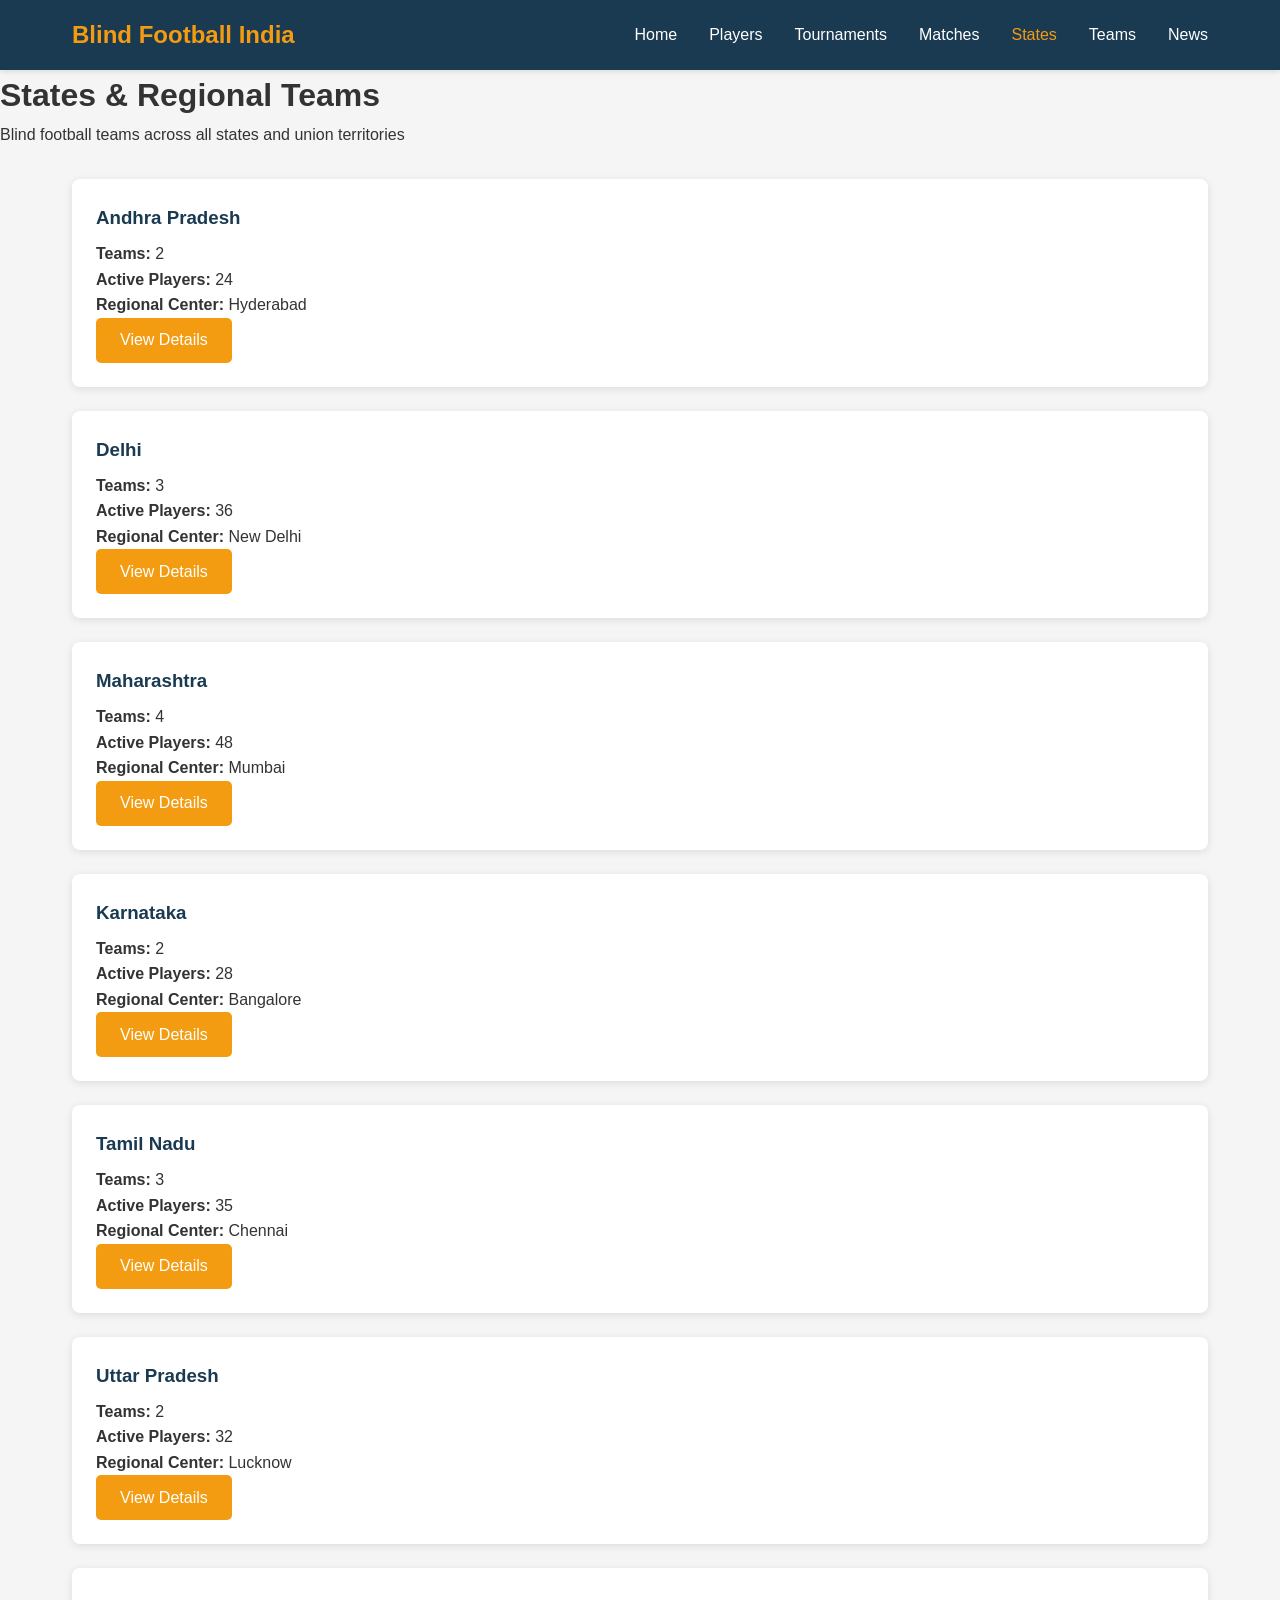
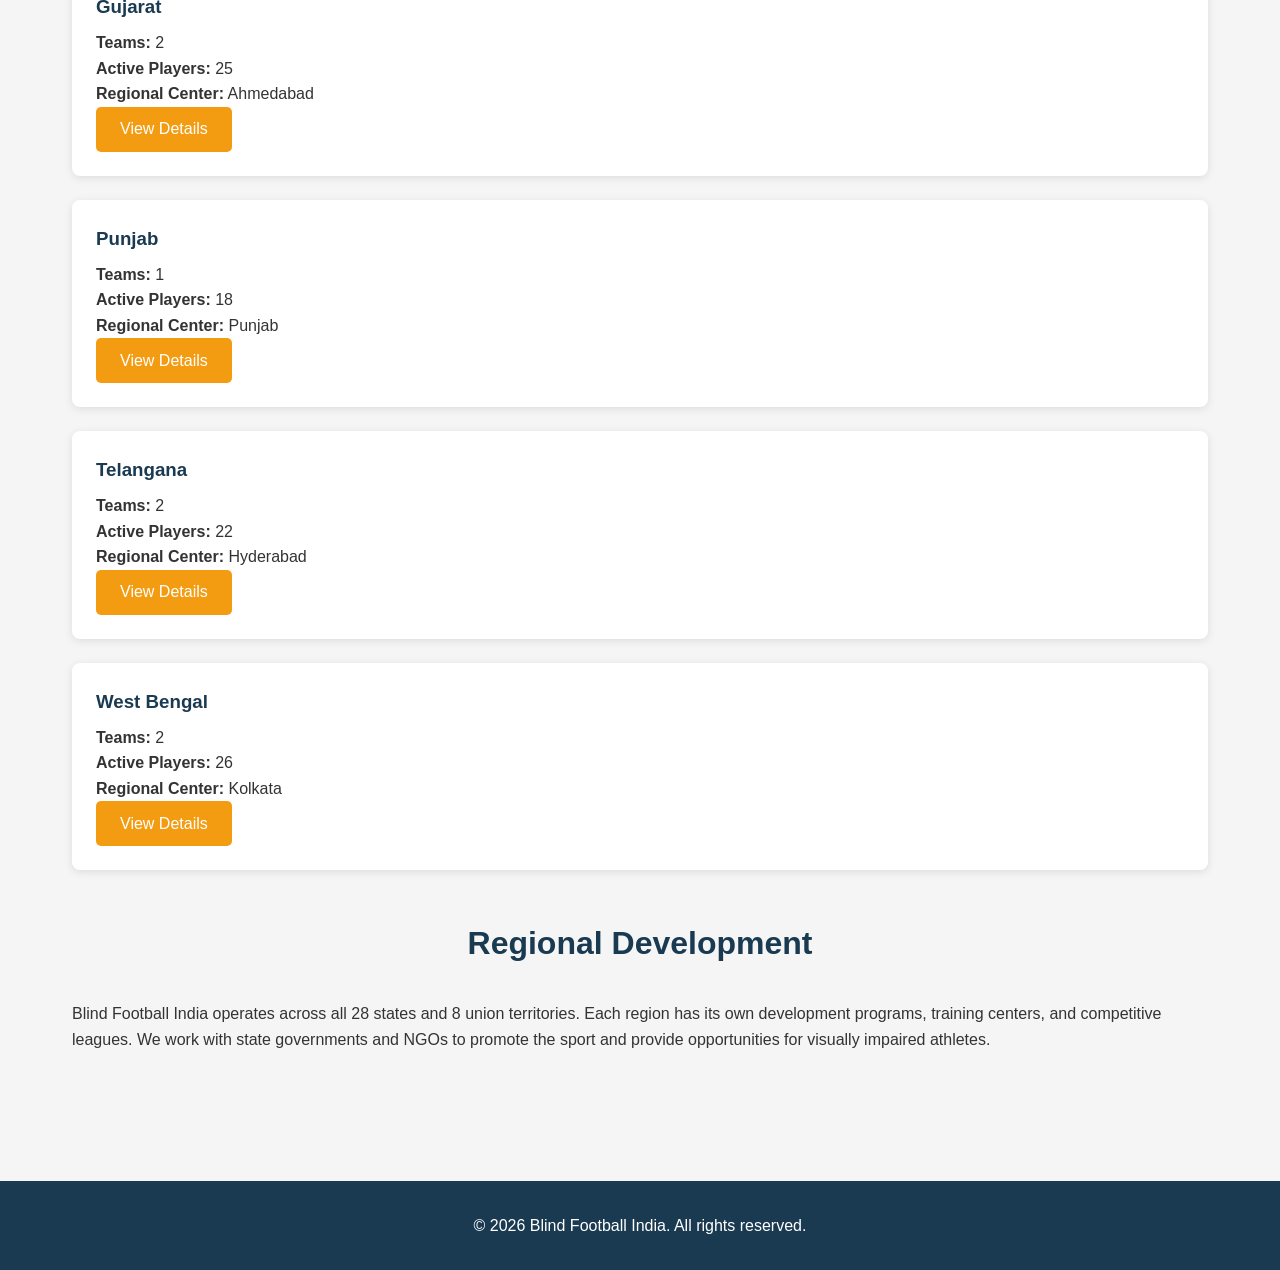
==== pages/states.html @ 7b2b67d9 "Add States page (pages/states.html)" ====
<!DOCTYPE html>
<html lang="en">
<head>
    <meta charset="UTF-8">
    <meta name="viewport" content="width=device-width, initial-scale=1.0">
    <title>States - Blind Football India</title>
    <link rel="stylesheet" href="../styles.css">
</head>
<body>
    <nav class="navbar">
        <div class="nav-container">
            <div class="logo">Blind Football India</div>
            <ul class="nav-menu">
                <li><a href="../index.html">Home</a></li>
                <li><a href="players.html">Players</a></li>
                <li><a href="tournaments.html">Tournaments</a></li>
                <li><a href="matches.html">Matches</a></li>
                <li><a href="states.html" class="active">States</a></li>
                <li><a href="teams.html">Teams</a></li>
                <li><a href="news.html">News</a></li>
            </ul>
        </div>
    </nav>

    <header class="page-header">
        <h1>States & Regional Teams</h1>
        <p>Blind football teams across all states and union territories</p>
    </header>

    <main>
        <section class="states-grid">
            <div class="state-card">
                <h3>Andhra Pradesh</h3>
                <p><strong>Teams:</strong> 2</p>
                <p><strong>Active Players:</strong> 24</p>
                <p><strong>Regional Center:</strong> Hyderabad</p>
                <a href="#" class="btn">View Details</a>
            </div>
            <div class="state-card">
                <h3>Delhi</h3>
                <p><strong>Teams:</strong> 3</p>
                <p><strong>Active Players:</strong> 36</p>
                <p><strong>Regional Center:</strong> New Delhi</p>
                <a href="#" class="btn">View Details</a>
            </div>
            <div class="state-card">
                <h3>Maharashtra</h3>
                <p><strong>Teams:</strong> 4</p>
                <p><strong>Active Players:</strong> 48</p>
                <p><strong>Regional Center:</strong> Mumbai</p>
                <a href="#" class="btn">View Details</a>
            </div>
            <div class="state-card">
                <h3>Karnataka</h3>
                <p><strong>Teams:</strong> 2</p>
                <p><strong>Active Players:</strong> 28</p>
                <p><strong>Regional Center:</strong> Bangalore</p>
                <a href="#" class="btn">View Details</a>
            </div>
            <div class="state-card">
                <h3>Tamil Nadu</h3>
                <p><strong>Teams:</strong> 3</p>
                <p><strong>Active Players:</strong> 35</p>
                <p><strong>Regional Center:</strong> Chennai</p>
                <a href="#" class="btn">View Details</a>
            </div>
            <div class="state-card">
                <h3>Uttar Pradesh</h3>
                <p><strong>Teams:</strong> 2</p>
                <p><strong>Active Players:</strong> 32</p>
                <p><strong>Regional Center:</strong> Lucknow</p>
                <a href="#" class="btn">View Details</a>
            </div>
            <div class="state-card">
                <h3>Gujarat</h3>
                <p><strong>Teams:</strong> 2</p>
                <p><strong>Active Players:</strong> 25</p>
                <p><strong>Regional Center:</strong> Ahmedabad</p>
                <a href="#" class="btn">View Details</a>
            </div>
            <div class="state-card">
                <h3>Punjab</h3>
                <p><strong>Teams:</strong> 1</p>
                <p><strong>Active Players:</strong> 18</p>
                <p><strong>Regional Center:</strong> Punjab</p>
                <a href="#" class="btn">View Details</a>
            </div>
            <div class="state-card">
                <h3>Telangana</h3>
                <p><strong>Teams:</strong> 2</p>
                <p><strong>Active Players:</strong> 22</p>
                <p><strong>Regional Center:</strong> Hyderabad</p>
                <a href="#" class="btn">View Details</a>
            </div>
            <div class="state-card">
                <h3>West Bengal</h3>
                <p><strong>Teams:</strong> 2</p>
                <p><strong>Active Players:</strong> 26</p>
                <p><strong>Regional Center:</strong> Kolkata</p>
                <a href="#" class="btn">View Details</a>
            </div>
        </section>

        <section class="states-info">
            <h2>Regional Development</h2>
            <p>Blind Football India operates across all 28 states and 8 union territories. Each region has its own development programs, training centers, and competitive leagues. We work with state governments and NGOs to promote the sport and provide opportunities for visually impaired athletes.</p>
        </section>
    </main>

    <footer>
        <p>&copy; 2026 Blind Football India. All rights reserved.</p>
    </footer>

    <script src="../script.js"></script>
</body>
</html>
---- styles.css ----
* {
    margin: 0;
    padding: 0;
    box-sizing: border-box;
}

:root {
    --primary-color: #1a3a52;
    --secondary-color: #f39c12;
    --text-color: #333;
    --light-bg: #f5f5f5;
    --border-color: #ddd;
}

body {
    font-family: 'Segoe UI', Tahoma, Geneva, Verdana, sans-serif;
    color: var(--text-color);
    background-color: var(--light-bg);
    line-height: 1.6;
}

/* Navigation */
.navbar {
    background-color: var(--primary-color);
    padding: 1rem 0;
    position: sticky;
    top: 0;
    z-index: 100;
    box-shadow: 0 2px 5px rgba(0,0,0,0.1);
}

.nav-container {
    max-width: 1200px;
    margin: 0 auto;
    display: flex;
    justify-content: space-between;
    align-items: center;
    padding: 0 2rem;
}

.logo {
    font-size: 1.5rem;
    font-weight: bold;
    color: var(--secondary-color);
}

.nav-menu {
    display: flex;
    list-style: none;
    gap: 2rem;
}

.nav-menu a {
    color: white;
    text-decoration: none;
    transition: color 0.3s ease;
    font-weight: 500;
}

.nav-menu a:hover,
.nav-menu a.active {
    color: var(--secondary-color);
}

/* Hero Section */
.hero {
    background: linear-gradient(135deg, var(--primary-color), #2d5f7d);
    color: white;
    padding: 6rem 2rem;
    text-align: center;
}

.hero-content h1 {
    font-size: 3rem;
    margin-bottom: 1rem;
    animation: fadeIn 0.8s ease-out;
}

.hero-content p {
    font-size: 1.3rem;
    margin-bottom: 2rem;
    animation: fadeIn 0.8s ease-out 0.2s both;
}

.cta-btn {
    background-color: var(--secondary-color);
    color: white;
    padding: 0.8rem 2rem;
    border: none;
    border-radius: 5px;
    font-size: 1rem;
    cursor: pointer;
    transition: background-color 0.3s ease;
    animation: fadeIn 0.8s ease-out 0.4s both;
}

.cta-btn:hover {
    background-color: #e67e22;
}

/* Main Content */
main {
    max-width: 1200px;
    margin: 0 auto;
    padding: 2rem;
}

section {
    margin-bottom: 3rem;
}

section h2 {
    font-size: 2rem;
    color: var(--primary-color);
    margin-bottom: 2rem;
    text-align: center;
}

/* Feature Grid */
.feature-grid {
    display: grid;
    grid-template-columns: repeat(auto-fit, minmax(250px, 1fr));
    gap: 2rem;
}

.feature-card {
    background: white;
    padding: 2rem;
    border-radius: 8px;
    box-shadow: 0 2px 8px rgba(0,0,0,0.1);
    transition: transform 0.3s ease, box-shadow 0.3s ease;
}

.feature-card:hover {
    transform: translateY(-5px);
    box-shadow: 0 5px 15px rgba(0,0,0,0.2);
}

.feature-card h3 {
    color: var(--primary-color);
    margin-bottom: 1rem;
}

.feature-card p {
    margin-bottom: 1.5rem;
    color: #666;
}

/* Buttons */
.btn {
    display: inline-block;
    background-color: var(--secondary-color);
    color: white;
    padding: 0.6rem 1.5rem;
    border-radius: 5px;
    text-decoration: none;
    transition: background-color 0.3s ease;
}

.btn:hover {
    background-color: #e67e22;
}

/* Cards */
.player-card,
.tournament-card,
.match-card,
.state-card {
    background: white;
    padding: 1.5rem;
    border-radius: 8px;
    box-shadow: 0 2px 8px rgba(0,0,0,0.1);
    margin-bottom: 1.5rem;
    transition: transform 0.3s ease, box-shadow 0.3s ease;
}

.player-card:hover,
.tournament-card:hover,
.match-card:hover,
.state-card:hover {
    transform: translateY(-3px);
    box-shadow: 0 5px 15px rgba(0,0,0,0.15);
}

.player-card h3,
.tournament-card h3,
.match-card h3,
.state-card h3 {
    color: var(--primary-color);
    margin-bottom: 0.5rem;
}

/* Search and Filter */
.search-container {
    display: flex;
    gap: 1rem;
    margin-bottom: 2rem;
    flex-wrap: wrap;
}

input[type="text"],
select {
    padding: 0.7rem;
    border: 1px solid var(--border-color);
    border-radius: 5px;
    font-size: 1rem;
}

input[type="text"] {
    flex: 1;
    min-width: 250px;
}

/* Status Badge */
.status {
    display: inline-block;
    padding: 0.3rem 0.8rem;
    border-radius: 20px;
    font-size: 0.8rem;
    font-weight: bold;
    margin-bottom: 0.5rem;
}

.status.upcoming {
    background-color: #3498db;
    color: white;
}

.status.ongoing {
    background-color: #2ecc71;
    color: white;
}

.status.completed {
    background-color: #95a5a6;
    color: white;
}

.status.live {
    background-color: #e74c3c;
    color: white;
    animation: pulse 1s infinite;
}

@keyframes pulse {
    0%, 100% {
        opacity: 1;
    }
    50% {
        opacity: 0.7;
    }
}

/* About Section */
.about {
    background: white;
    padding: 2rem;
    border-radius: 8px;
    box-shadow: 0 2px 8px rgba(0,0,0,0.1);
    text-align: center;
}

.about p {
    font-size: 1.1rem;
    color: #666;
}

/* Footer */
footer {
    background-color: var(--primary-color);
    color: white;
    text-align: center;
    padding: 2rem;
    margin-top: 3rem;
}

/* Animations */
@keyframes fadeIn {
    from {
        opacity: 0;
        transform: translateY(10px);
    }
    to {
        opacity: 1;
        transform: translateY(0);
    }
}

/* Responsive Design */
@media (max-width: 768px) {
    .nav-container {
        flex-direction: column;
        gap: 1rem;
    }

    .nav-menu {
        gap: 1rem;
        font-size: 0.9rem;
    }

    .hero-content h1 {
        font-size: 2rem;
    }

    .hero-content p {
        font-size: 1rem;
    }

    .search-container {
        flex-direction: column;
    }

    input[type="text"],
    select {
        width: 100%;
    }

    main {
        padding: 1rem;
    }

    section h2 {
        font-size: 1.5rem;
    }
}

@media (max-width: 480px) {
    .hero {
        padding: 3rem 1rem;
    }

    .hero-content h1 {
        font-size: 1.5rem;
    }

    .logo {
        font-size: 1.2rem;
    }

    .nav-menu {
        gap: 0.5rem;
        font-size: 0.8rem;
    }
}
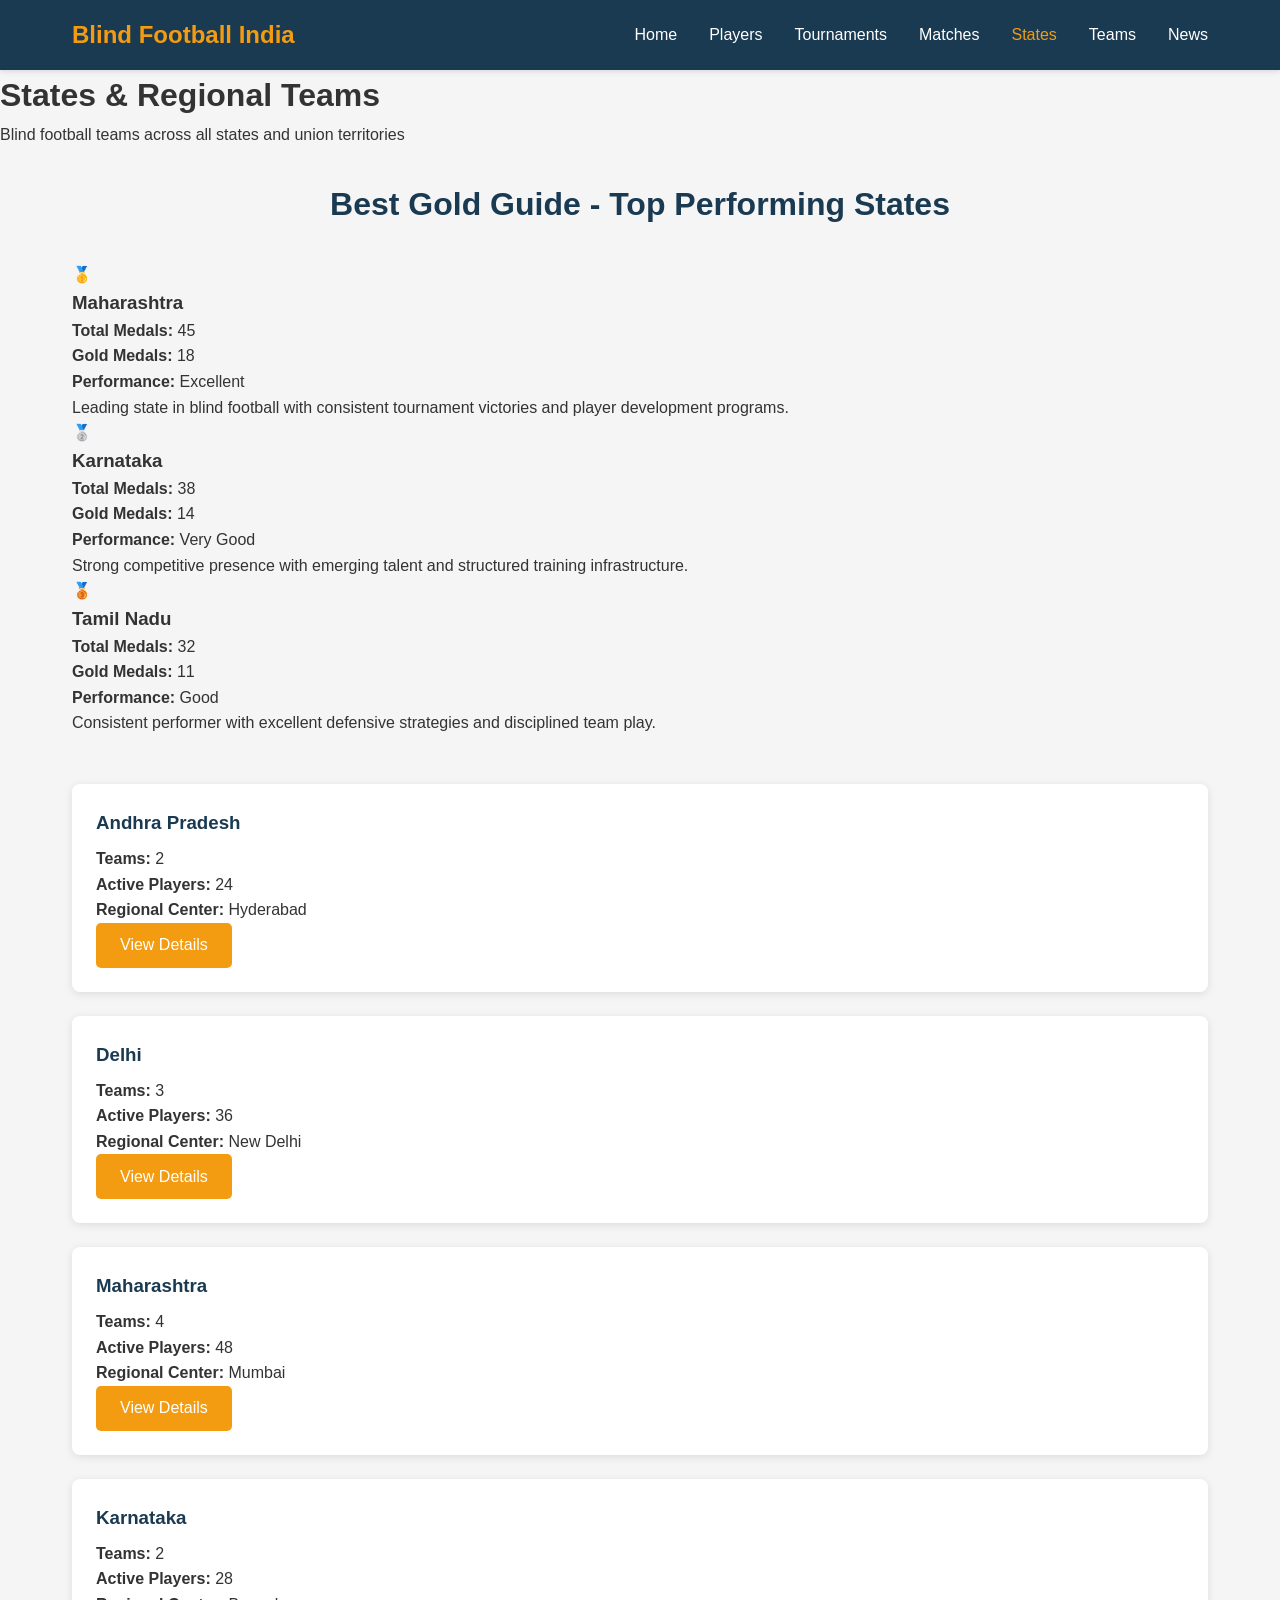
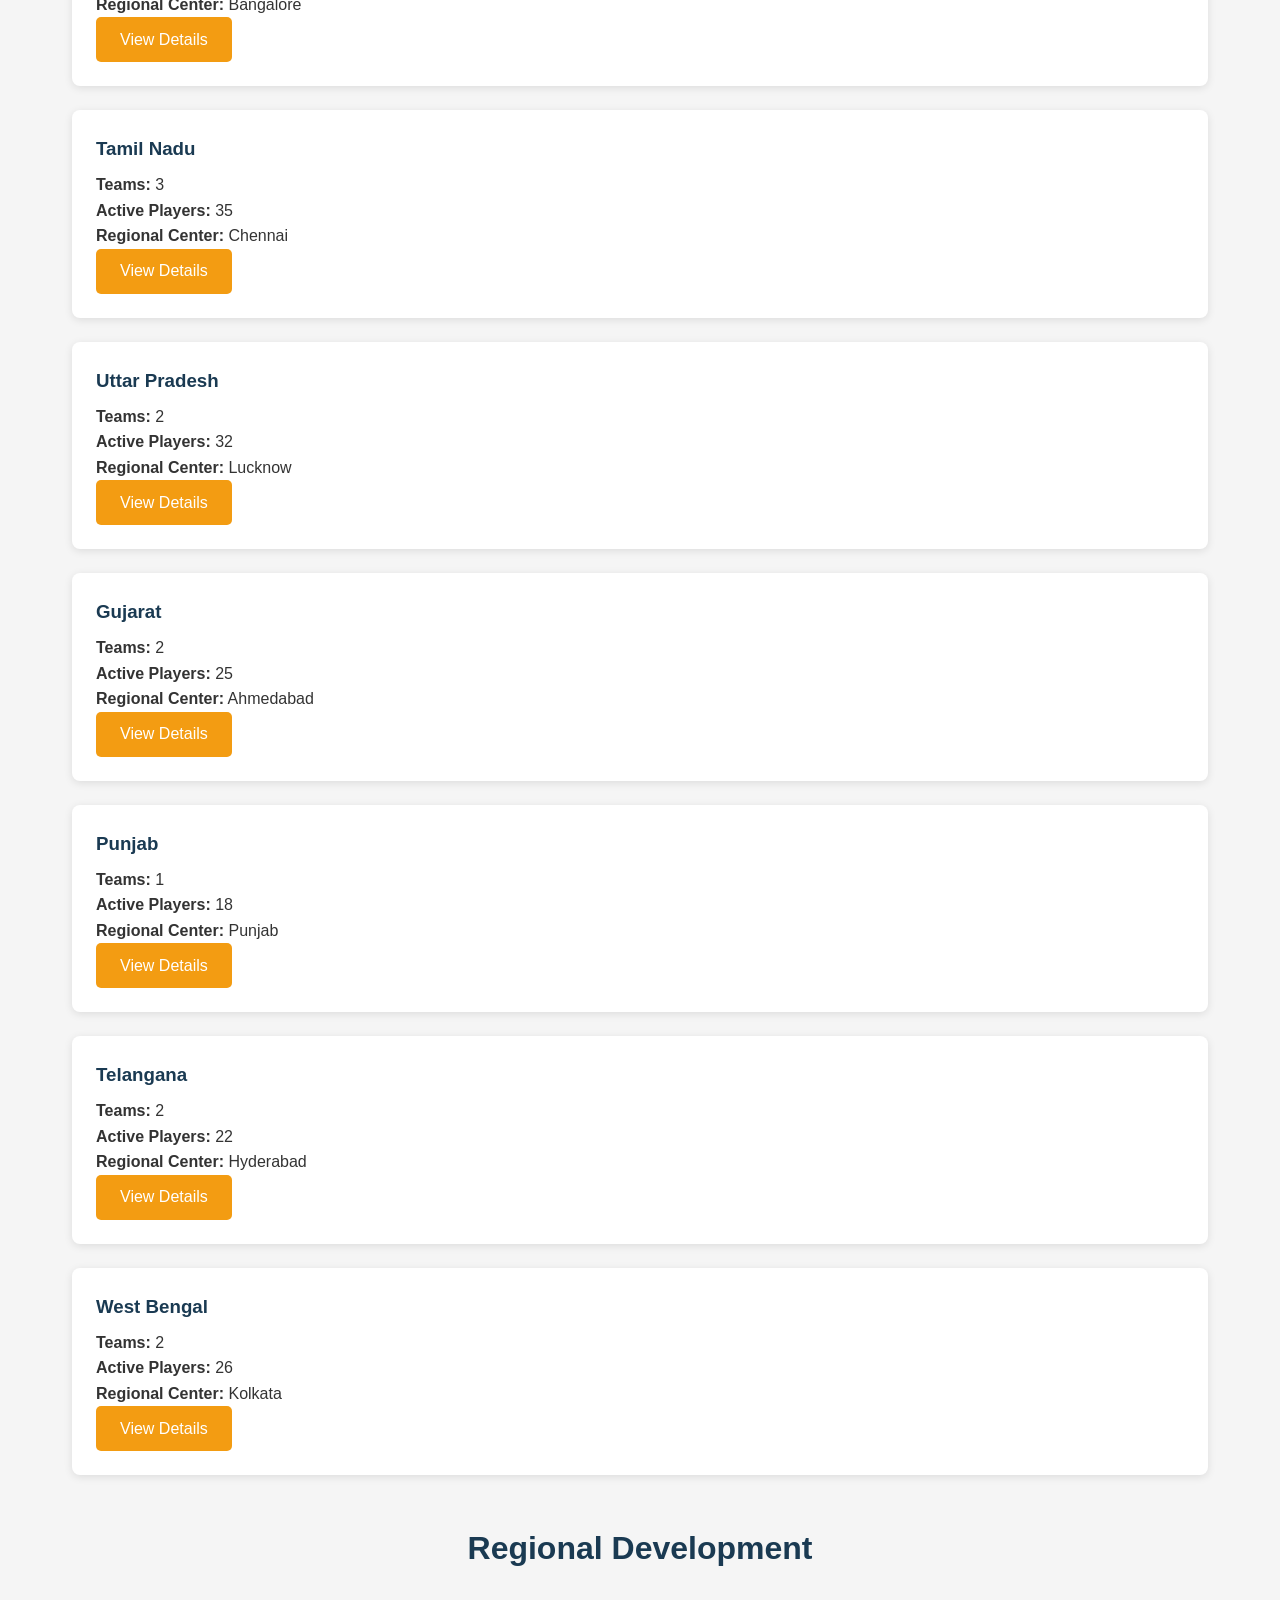
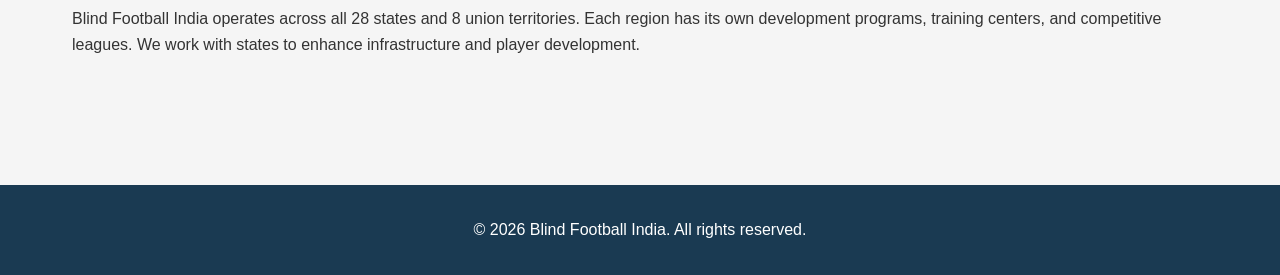
==== commit 4f18adf5: "Add best gold guide section to states page" ====
--- a/pages/states.html
+++ b/pages/states.html
@@ -28,6 +28,36 @@
     </header>
 
     <main>
+        <section class="best-gold-guide">
+            <h2>Best Gold Guide - Top Performing States</h2>
+            <div class="gold-guide-container">
+                <div class="gold-guide-card gold-medal">
+                    <div class="medal-icon">🥇</div>
+                    <h3>Maharashtra</h3>
+                    <p><strong>Total Medals:</strong> 45</p>
+                    <p><strong>Gold Medals:</strong> 18</p>
+                    <p><strong>Performance:</strong> Excellent</p>
+                    <p>Leading state in blind football with consistent tournament victories and player development programs.</p>
+                </div>
+                <div class="gold-guide-card silver-medal">
+                    <div class="medal-icon">🥈</div>
+                    <h3>Karnataka</h3>
+                    <p><strong>Total Medals:</strong> 38</p>
+                    <p><strong>Gold Medals:</strong> 14</p>
+                    <p><strong>Performance:</strong> Very Good</p>
+                    <p>Strong competitive presence with emerging talent and structured training infrastructure.</p>
+                </div>
+                <div class="gold-guide-card bronze-medal">
+                    <div class="medal-icon">🥉</div>
+                    <h3>Tamil Nadu</h3>
+                    <p><strong>Total Medals:</strong> 32</p>
+                    <p><strong>Gold Medals:</strong> 11</p>
+                    <p><strong>Performance:</strong> Good</p>
+                    <p>Consistent performer with excellent defensive strategies and disciplined team play.</p>
+                </div>
+            </div>
+        </section>
+
         <section class="states-grid">
             <div class="state-card">
                 <h3>Andhra Pradesh</h3>
@@ -103,7 +133,7 @@
 
         <section class="states-info">
             <h2>Regional Development</h2>
-            <p>Blind Football India operates across all 28 states and 8 union territories. Each region has its own development programs, training centers, and competitive leagues. We work with state governments and NGOs to promote the sport and provide opportunities for visually impaired athletes.</p>
+            <p>Blind Football India operates across all 28 states and 8 union territories. Each region has its own development programs, training centers, and competitive leagues. We work with states to enhance infrastructure and player development.</p>
         </section>
     </main>
 
@@ -113,4 +143,4 @@
 
     <script src="../script.js"></script>
 </body>
-</html>+</html>
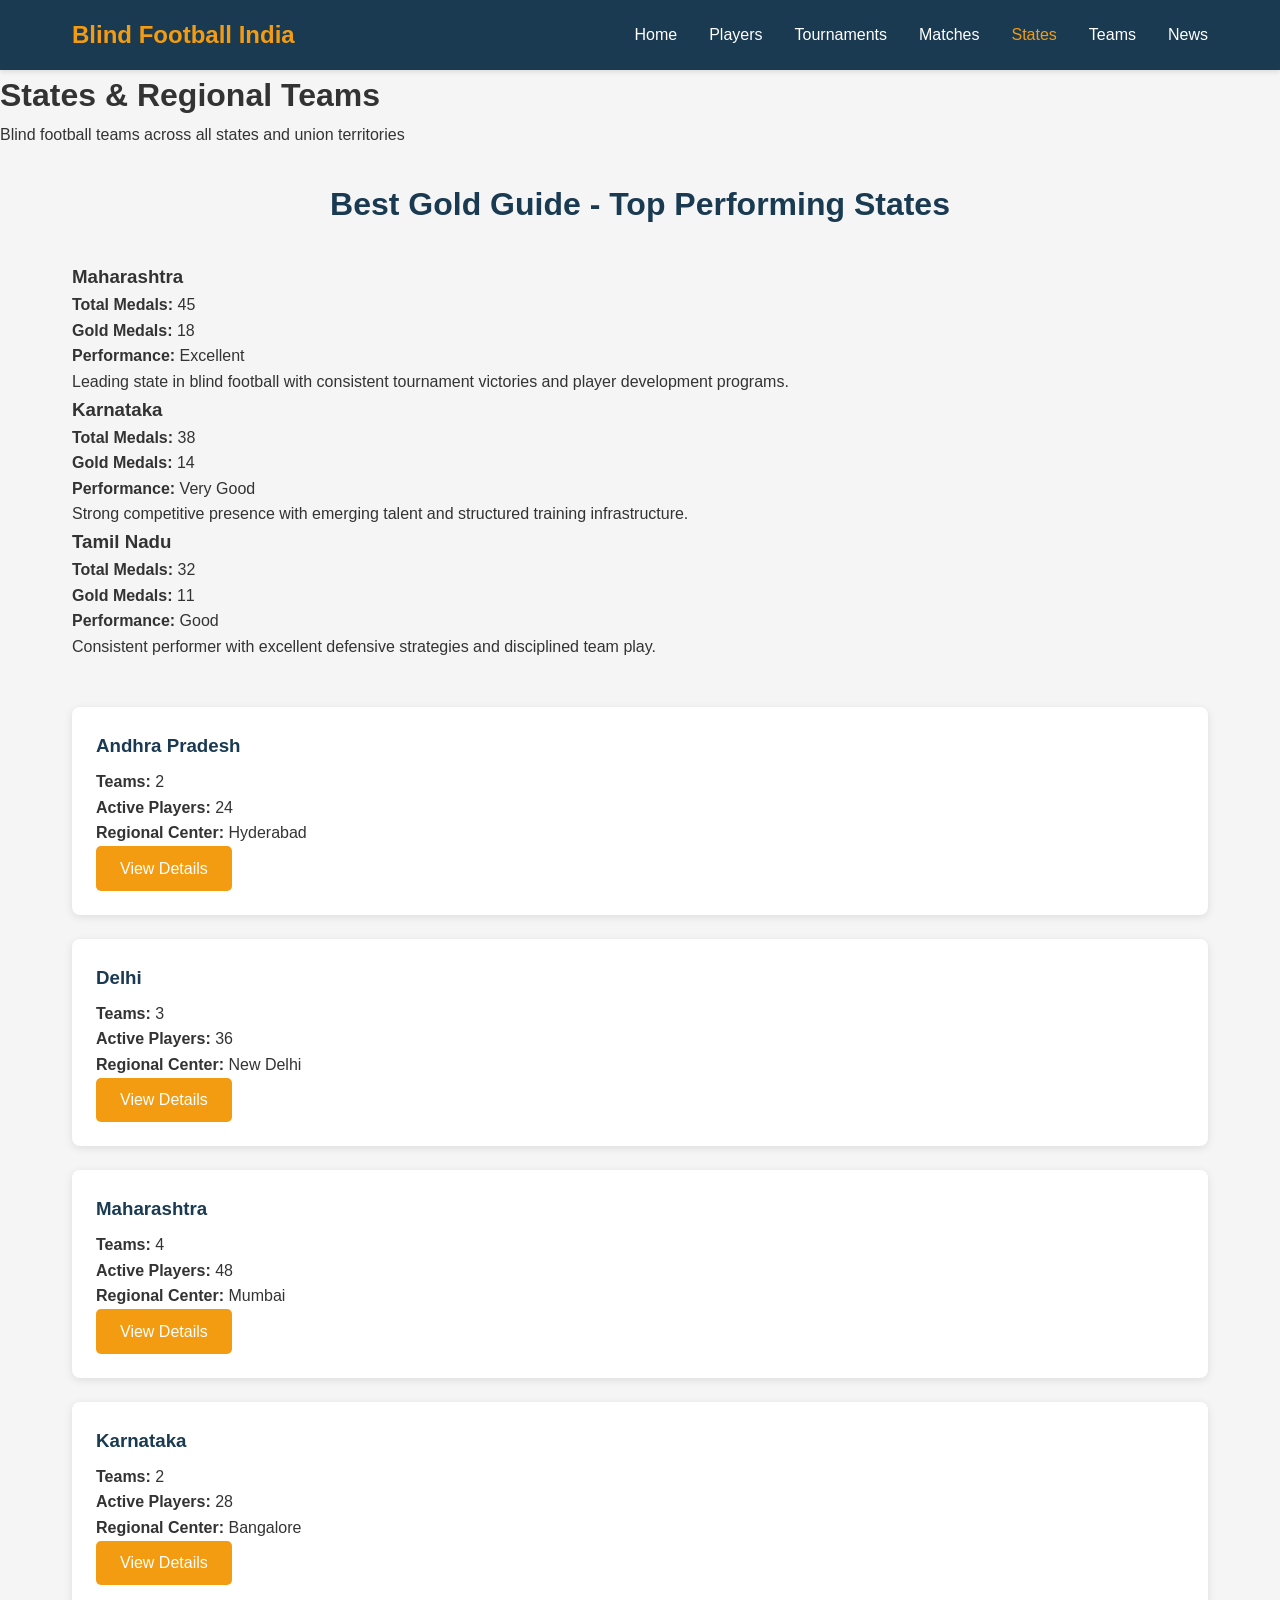
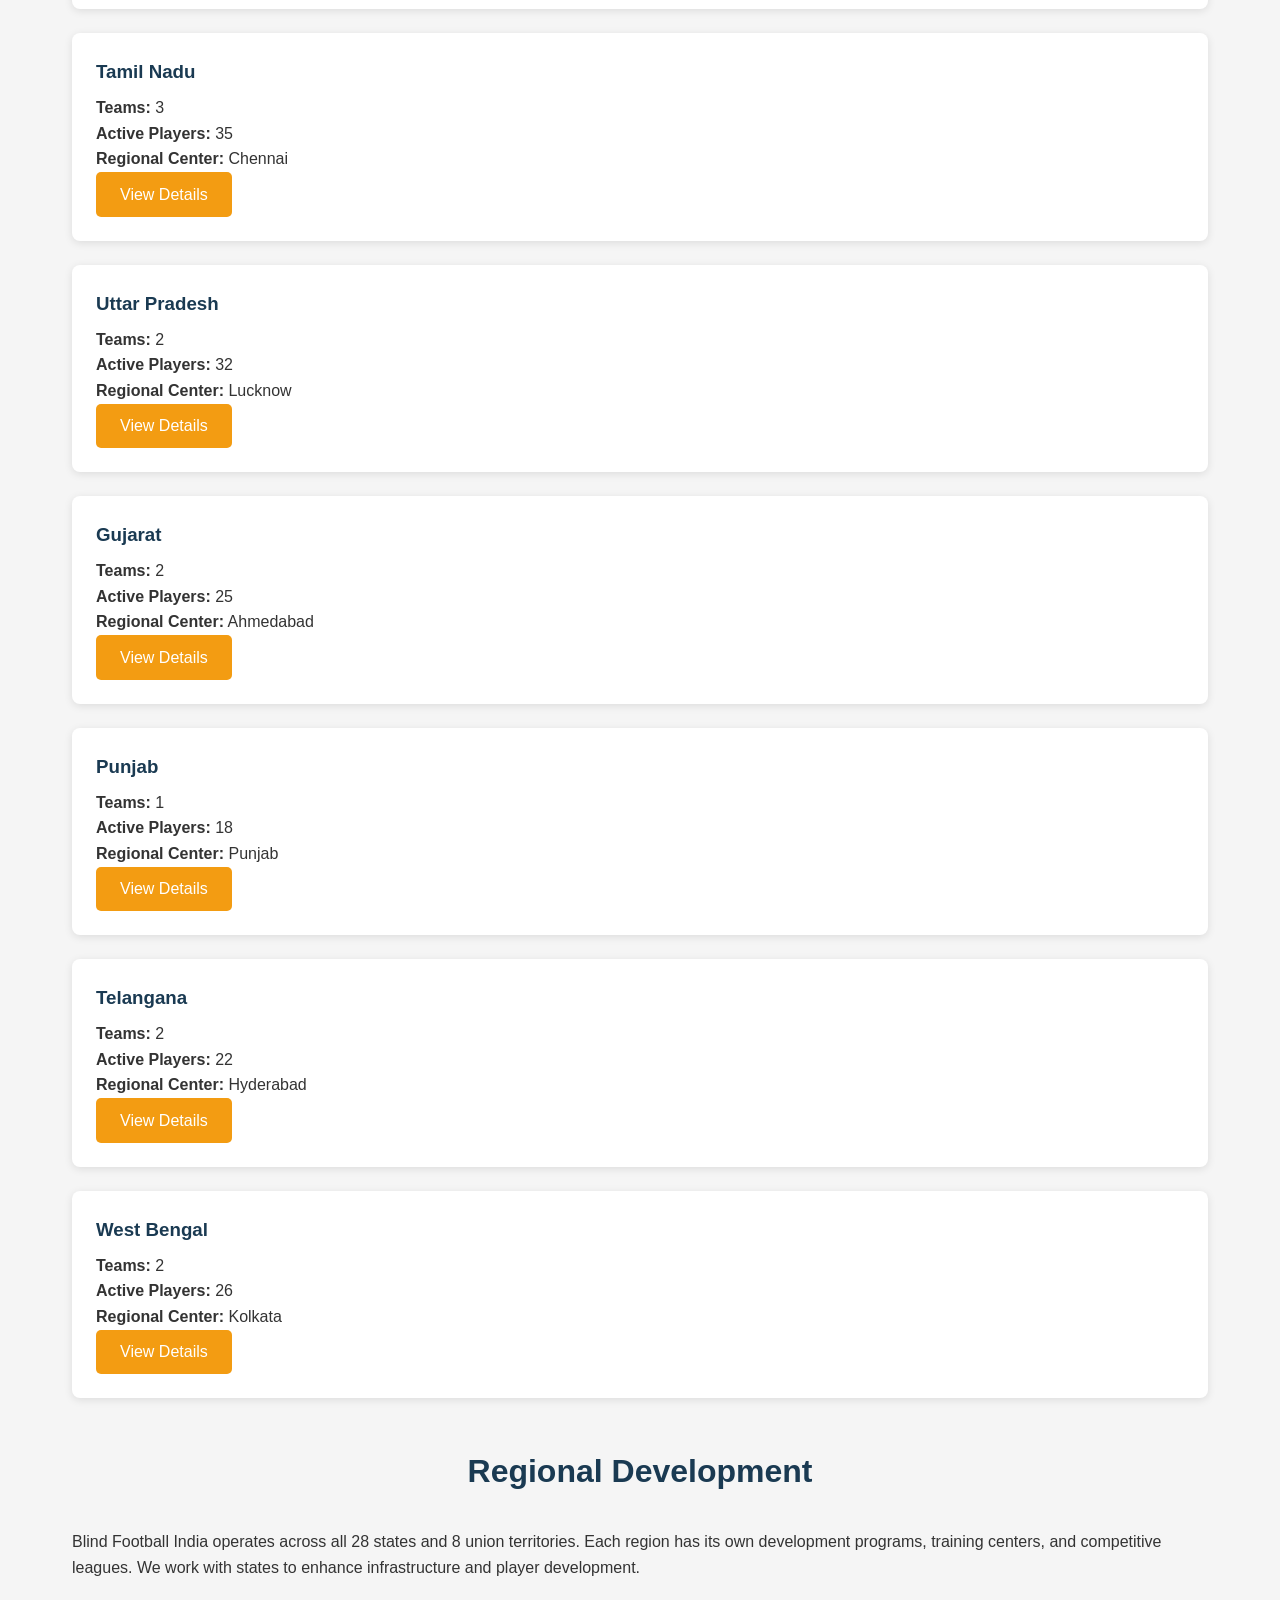
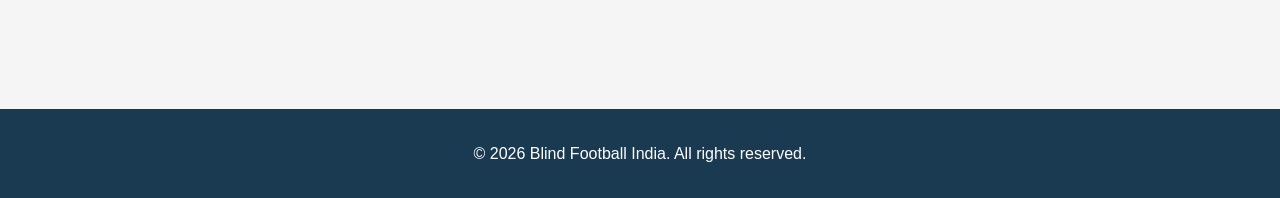
==== commit 99610564: "Remove medal emoji icons from gold guide cards" ====
--- a/pages/states.html
+++ b/pages/states.html
@@ -32,7 +32,6 @@
             <h2>Best Gold Guide - Top Performing States</h2>
             <div class="gold-guide-container">
                 <div class="gold-guide-card gold-medal">
-                    <div class="medal-icon">🥇</div>
                     <h3>Maharashtra</h3>
                     <p><strong>Total Medals:</strong> 45</p>
                     <p><strong>Gold Medals:</strong> 18</p>
@@ -40,7 +39,6 @@
                     <p>Leading state in blind football with consistent tournament victories and player development programs.</p>
                 </div>
                 <div class="gold-guide-card silver-medal">
-                    <div class="medal-icon">🥈</div>
                     <h3>Karnataka</h3>
                     <p><strong>Total Medals:</strong> 38</p>
                     <p><strong>Gold Medals:</strong> 14</p>
@@ -48,7 +46,6 @@
                     <p>Strong competitive presence with emerging talent and structured training infrastructure.</p>
                 </div>
                 <div class="gold-guide-card bronze-medal">
-                    <div class="medal-icon">🥉</div>
                     <h3>Tamil Nadu</h3>
                     <p><strong>Total Medals:</strong> 32</p>
                     <p><strong>Gold Medals:</strong> 11</p>
